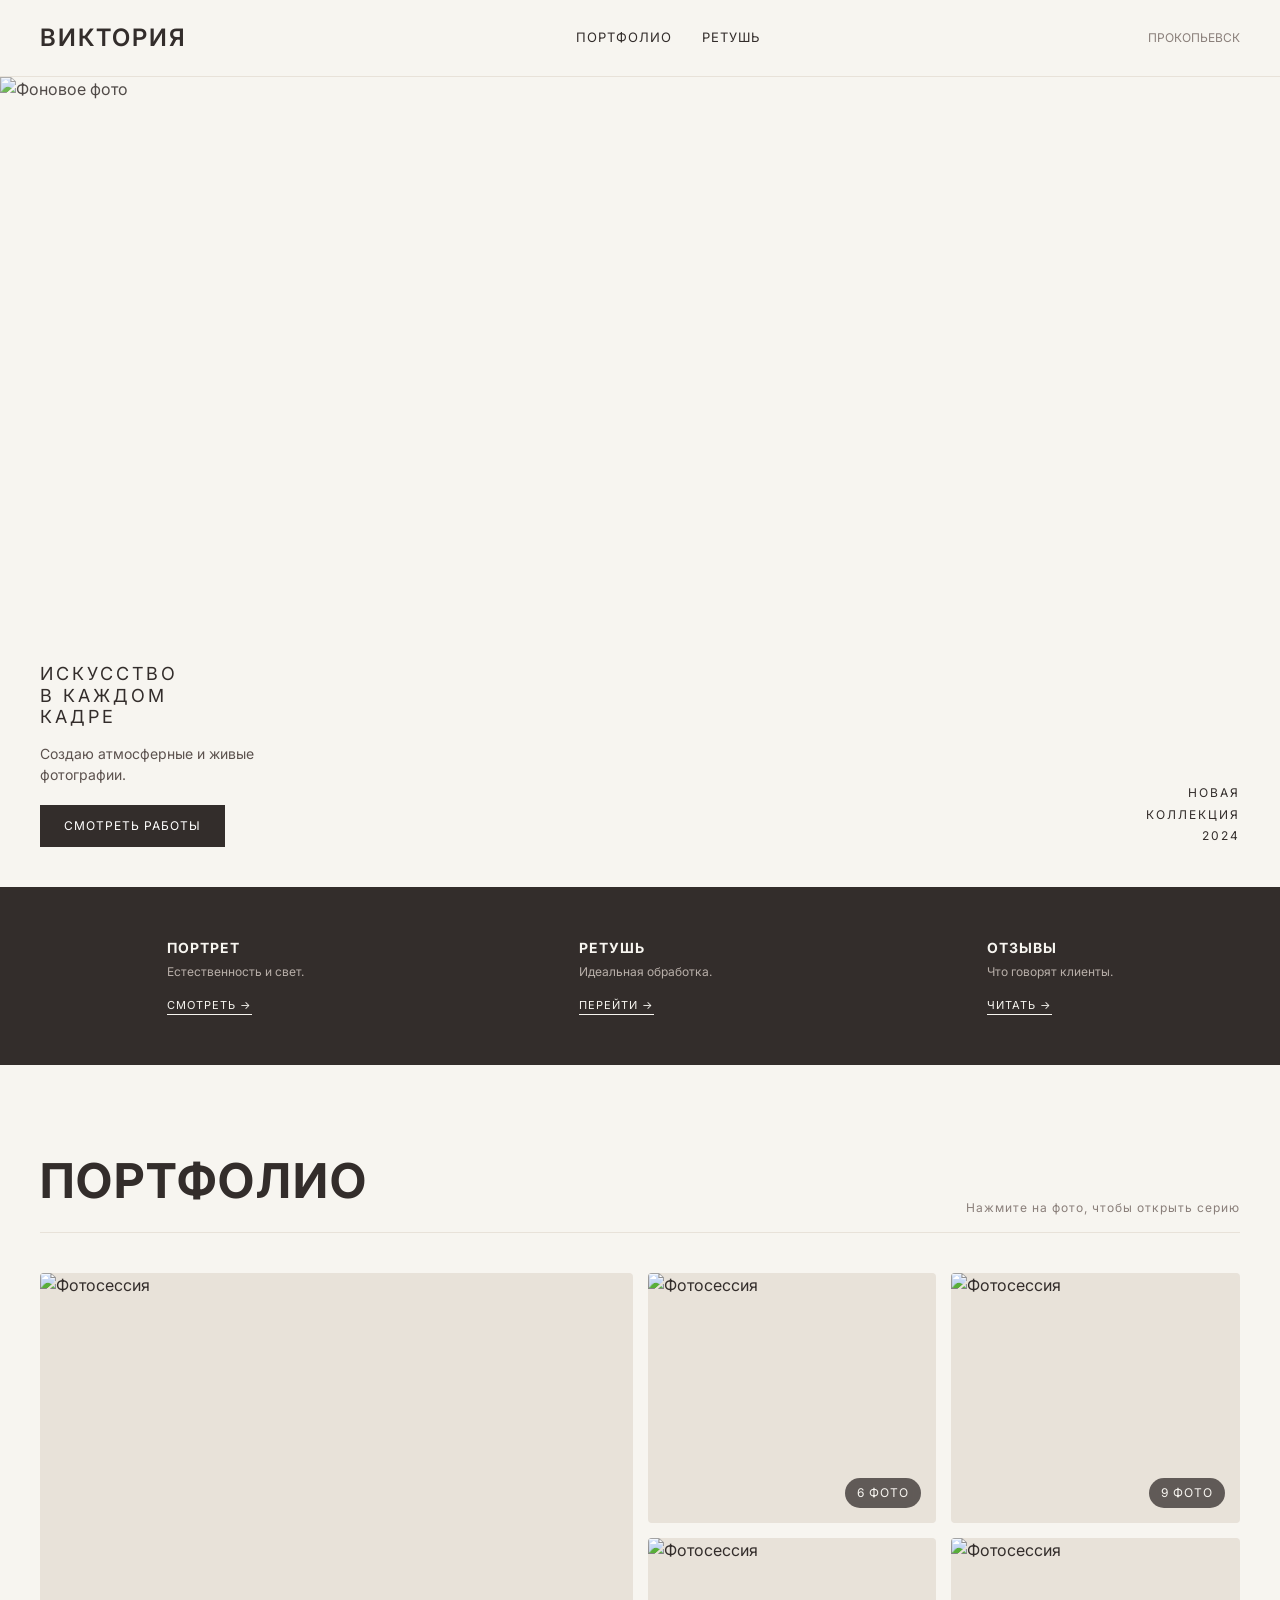
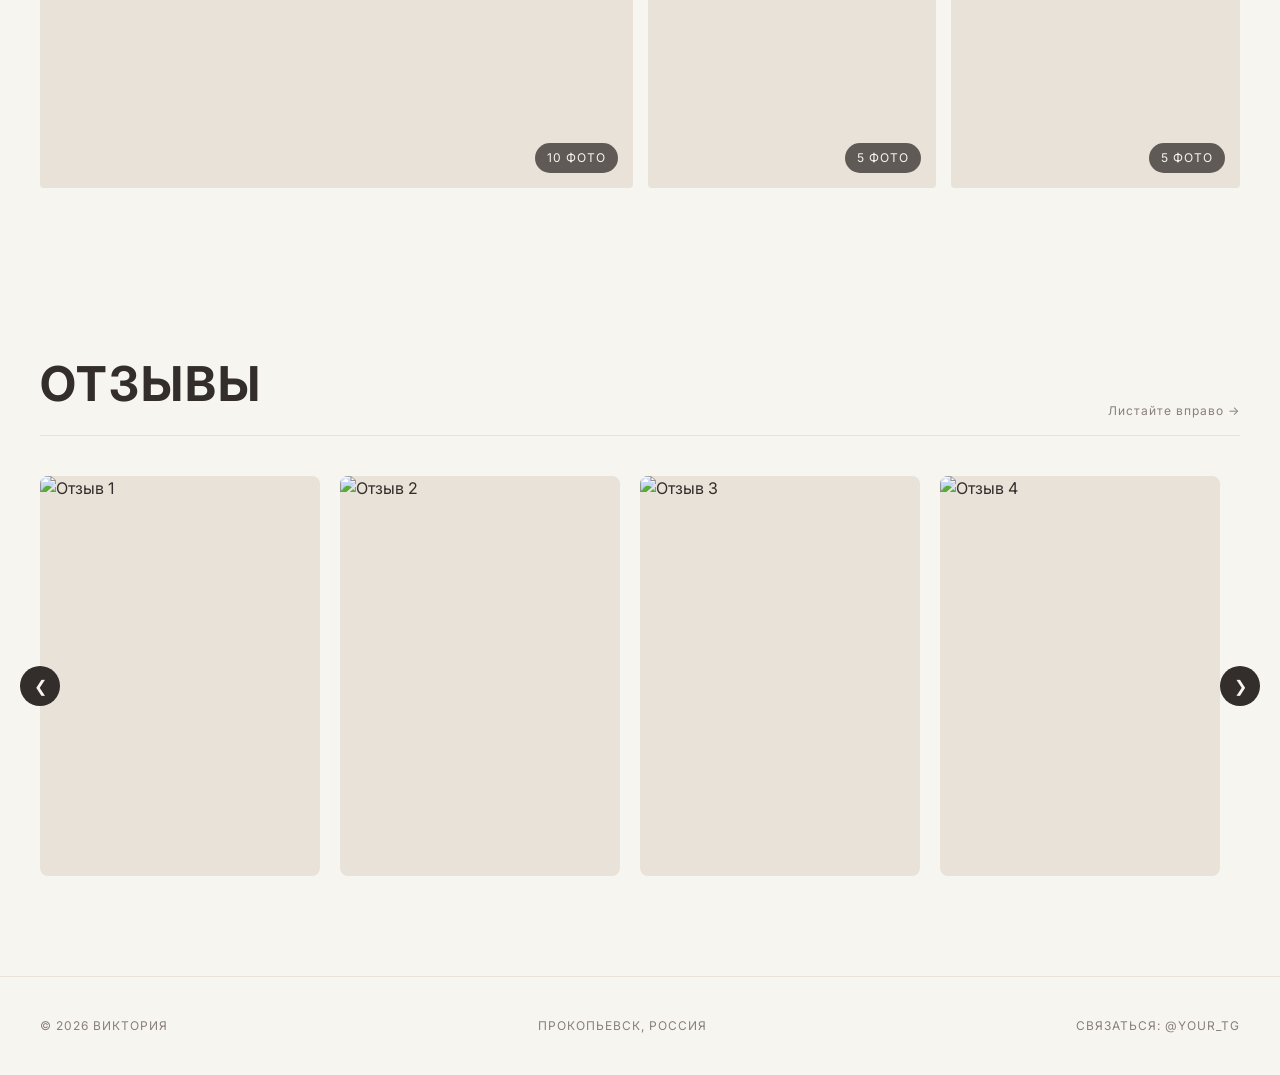
==== index.html @ 0a7a68d1 "Add files via upload" ====
<!DOCTYPE html>
<html lang="ru">
<head>
  <meta charset="UTF-8">
  <meta name="viewport" content="width=device-width, initial-scale=1.0">
  <title>Виктория — Фотограф | Прокопьевск</title>
  <link rel="stylesheet" href="style.css">
</head>
<body>

  <!-- ШАПКА -->
  <header>
    <div class="logo">Виктория</div>
    <nav>
      <a href="index.html">Портфолио</a>
      <a href="retouch.html">Ретушь</a>
    </nav>
    <div class="location">Прокопьевск</div>
  </header>

  <!-- ГЛАВНЫЙ ЭКРАН -->
  <section class="hero">
    <img src="images/portfolio/JSljdZyAqvsAqzvys6tWuuWDr3ul_skJVT0HV_SLlSZ7f2JgORFNRATvqU2dbzL4Jx3k9AODsPqstj3HthgcZgQJ.jpg" alt="Фоновое фото" class="hero-bg-image">

    <div class="hero-title"></div>

    <div class="hero-text-left">
      <h1>Искусство<br>в каждом<br>кадре</h1>
      <p>Создаю атмосферные и живые фотографии.</p>
      <a href="#gallery" class="btn">Смотреть работы</a>
    </div>

    <div class="hero-text-right">
      <p>Новая<br>коллекция<br>2024</p>
    </div>
  </section>

  <!-- БЛОК УСЛУГ -->
  <section class="services">
    <div class="service-card">
      <div class="service-text">
        <h3>Портрет</h3>
        <p>Естественность и свет.</p>
        <a href="#gallery" class="service-link">Смотреть →</a>
      </div>
    </div>
    <div class="service-card">
      <div class="service-text">
        <h3>Ретушь</h3>
        <p>Идеальная обработка.</p>
        <a href="retouch.html" class="service-link">Перейти →</a>
      </div>
    </div>
    <div class="service-card">
      <div class="service-text">
        <h3>Отзывы</h3>
        <p>Что говорят клиенты.</p>
        <a href="#reviews" class="service-link">Читать →</a>
      </div>
    </div>
  </section>

  <!-- ПОРТФОЛИО -->
  <section class="gallery-section" id="gallery">
    <div class="section-title">
      <h2>Портфолио</h2>
      <span>Нажмите на фото, чтобы открыть серию</span>
    </div>

    <!-- Сетка будет собираться автоматически из script.js -->
    <div class="gallery-grid" id="galleryGrid"></div>
  </section>

  <!-- ЛЕНТА ОТЗЫВОВ -->
  <section class="reviews-section" id="reviews">
    <div class="section-title">
      <h2>Отзывы</h2>
      <span>Листайте вправо →</span>
    </div>

    <div class="reviews-scroll-container">
      <button class="scroll-btn scroll-left" onclick="scrollReviews(-1)">❮</button>

      <div class="reviews-track" id="reviewsTrack">
        <div class="review-item" onclick="openLightboxForReview('images/portfolio/review1.jpg')">
          <img src="images/portfolio/review1.jpg" alt="Отзыв 1">
        </div>
        <div class="review-item" onclick="openLightboxForReview('images/portfolio/review2.jpg')">
          <img src="images/portfolio/review2.jpg" alt="Отзыв 2">
        </div>
        <div class="review-item" onclick="openLightboxForReview('images/portfolio/review3.jpg')">
          <img src="images/portfolio/review3.jpg" alt="Отзыв 3">
        </div>
        <div class="review-item" onclick="openLightboxForReview('images/portfolio/review4.jpg')">
          <img src="images/portfolio/review4.jpg" alt="Отзыв 4">
        </div>
      </div>

      <button class="scroll-btn scroll-right" onclick="scrollReviews(1)">❯</button>
    </div>
  </section>

  <!-- ПОДВАЛ -->
  <footer>
    <div>© 2026 Виктория</div>
    <div>Прокопьевск, Россия</div>
    <div>Связаться: @your_tg</div>
  </footer>

  <!-- ЛАЙТБОКС -->
  <div class="lightbox" id="lightbox">
    <button class="lightbox-close" onclick="closeLightbox()">×</button>
    <div class="lightbox-counter" id="lightbox-counter"></div>
    <button class="lightbox-prev" onclick="changeImage(-1)">❮</button>
    <img src="" alt="Просмотр" class="lightbox-img" id="lightbox-img">
    <button class="lightbox-next" onclick="changeImage(1)">❯</button>
  </div>

  <script src="script.js"></script>
  
</body>
</html>
---- style.css ----
/* --- БАЗОВЫЕ НАСТРОЙКИ --- */
@import url('https://fonts.googleapis.com/css2?family=Inter:wght@300;400;600&family=Playfair+Display:ital,wght@1,400&display=swap');

* {
  margin: 0;
  padding: 0;
  box-sizing: border-box;
}

body {
  font-family: 'Inter', sans-serif;
  background-color: #f7f5f0; /* Теплый кремовый фон */
  color: #332d2b; /* Темно-коричневый текст */
  line-height: 1.5;
}

a { text-decoration: none; color: inherit; }

/* --- ШАПКА --- */
header {
  display: flex;
  justify-content: space-between;
  align-items: center;
  padding: 20px 40px;
  background-color: #f7f5f0;
  position: sticky;
  top: 0;
  z-index: 100;
  border-bottom: 1px solid #e8e2d9;
}

.logo { font-size: 24px; font-weight: 600; letter-spacing: 2px; text-transform: uppercase; }
nav { display: flex; gap: 30px; }
nav a { font-size: 13px; text-transform: uppercase; letter-spacing: 1px; transition: opacity 0.3s; }
nav a:hover { opacity: 0.6; }
.location { font-size: 12px; color: #8a7f7a; text-transform: uppercase; }

/* --- ГЛАВНЫЙ ЭКРАН --- */
.hero {
  position: relative;
  height: 90vh;
  display: flex;
  align-items: center;
  justify-content: center;
  overflow: hidden;
}

.hero-bg-image {
  position: absolute;
  top: 0; left: 0;
  width: 100%; height: 100%;
  object-fit: cover;
  object-position: center;
  z-index: 1;
  opacity: 0.85;
}

.hero-title {
  position: relative;
  z-index: 2;
  font-size: 18vw;
  font-weight: 600;
  letter-spacing: -0.02em;
  text-transform: uppercase;
  color: #332d2b;
  line-height: 1;
  white-space: nowrap;
}

.hero-text-left {
  position: absolute;
  bottom: 40px;
  left: 40px;
  z-index: 3;
  max-width: 300px;
}
.hero-text-left h1 {
  font-size: 18px; font-weight: 400;
  line-height: 1.2; letter-spacing: 3px;
  text-transform: uppercase; margin-bottom: 15px;
  color: #332d2b;
}
.hero-text-left p {
  font-size: 14px; color: #5c524e;
  margin-bottom: 20px;
}

.hero-text-right {
  position: absolute;
  bottom: 40px;
  right: 40px;
  z-index: 3;
  text-align: right;
  font-size: 12px; letter-spacing: 2px;
  text-transform: uppercase; line-height: 1.8;
  color: #332d2b;
}

.btn {
  display: inline-block; 
  background-color: #332d2b;
  color: #fff;
  padding: 12px 24px; font-size: 12px; text-transform: uppercase;
  letter-spacing: 1px; transition: background 0.3s;
}
.btn:hover { background-color: #5c524e; }

/* --- БЛОК УСЛУГ --- */
.services { 
  background-color: #332d2b;
  color: #f7f5f0; 
  display: flex; justify-content: space-around; 
  padding: 50px 40px; flex-wrap: wrap; gap: 20px; 
}
.service-card { display: flex; align-items: center; gap: 15px; max-width: 300px; }
.service-card img { width: 80px; height: 100px; object-fit: cover; border-radius: 4px; }
.service-text h3 { font-size: 14px; text-transform: uppercase; letter-spacing: 1px; margin-bottom: 5px; }
.service-text p { font-size: 12px; color: #b8afa9; margin-bottom: 10px; }
.service-link { font-size: 11px; text-transform: uppercase; letter-spacing: 1px; border-bottom: 1px solid #f7f5f0; padding-bottom: 2px; }

/* --- ПОРТФОЛИО --- */
.gallery-section { padding: 80px 40px; max-width: 1400px; margin: 0 auto; }
.section-title {
  font-size: 32px; font-weight: 400; text-transform: uppercase;
  letter-spacing: 2px; margin-bottom: 40px;
  display: flex; justify-content: space-between; align-items: flex-end;
  border-bottom: 1px solid #e8e2d9; padding-bottom: 15px;
}
.section-title span { font-size: 12px; color: #8a7f7a; text-transform: none; letter-spacing: 1px; }

.gallery-grid {
  display: grid;
  grid-template-columns: repeat(4, 1fr);
  gap: 15px;
  grid-auto-rows: 250px;
}

.gallery-item {
  position: relative;
  overflow: hidden;
  background-color: #e8e2d9;
  cursor: pointer;
  border-radius: 4px;
}

.gallery-item:nth-child(1) {
  grid-column: span 2;
  grid-row: span 2;
}

.gallery-item img {
  width: 100%; height: 100%;
  object-fit: cover;
  transition: transform 0.5s ease;
}

.gallery-item:hover img {
  transform: scale(1.05);
}

/* --- СТРАНИЦА РЕТУШИ --- */
.retouch-intro { padding: 80px 40px 40px; max-width: 1400px; margin: 0 auto; }
.retouch-intro h1 { font-size: 48px; font-weight: 400; letter-spacing: -1px; margin-bottom: 20px; text-transform: uppercase; }
.retouch-intro p { max-width: 600px; color: #5c524e; font-size: 16px; }

/* Сетка для карточек ретуши (3 в ряд) */
.retouch-grid {
  display: grid;
  grid-template-columns: repeat(3, 1fr); 
  gap: 30px; 
}

.retouch-card {
  background: #fff;
  padding: 10px;
  border-radius: 8px;
  box-shadow: 0 4px 15px rgba(0,0,0,0.04);
}

.before-after { 
  display: grid; 
  grid-template-columns: 1fr 1fr; 
  gap: 2px; 
  background: #332d2b; 
  border-radius: 4px; 
  overflow: hidden; 
}

.ba-item { 
  position: relative; 
  background-color: #e8e2d9; /* Красивый фон, если фото горизонтальное */
  /* Делаем высоту чуть больше, чтобы фото помещалось */
  height: 350px; 
  display: flex;
  align-items: center;
  justify-content: center;
}

.ba-item img { 
  width: 100%; 
  height: 100%; 
  /* ВОТ ГЛАВНОЕ ИЗМЕНЕНИЕ: contain вместо cover */
  object-fit: contain; 
  display: block;
}

.ba-label { 
  position: absolute; 
  top: 10px; 
  left: 10px; 
  background: rgba(51,45,43,0.8); 
  color: #fff; 
  padding: 4px 8px; 
  font-size: 10px; 
  text-transform: uppercase; 
  letter-spacing: 1px;
  border-radius: 2px;
  z-index: 2;
}

/* --- ЛЕНТА ОТЗЫВОВ --- */
.reviews-section {
  padding: 80px 40px;
  max-width: 1400px;
  margin: 0 auto;
}

.reviews-scroll-container {
  position: relative;
  display: flex;
  align-items: center;
}

.reviews-track {
  display: flex;
  gap: 20px;
  overflow-x: auto;
  scroll-snap-type: x mandatory;
  padding-bottom: 20px;
  scrollbar-width: none;
}

.reviews-track::-webkit-scrollbar {
  display: none;
}

.review-item {
  flex: 0 0 auto;
  width: 280px;
  height: 400px;
  scroll-snap-align: start;
  cursor: pointer;
  background: #e8e2d9;
  border-radius: 8px;
  overflow: hidden;
  transition: transform 0.3s;
}

.review-item:hover {
  transform: translateY(-5px);
}

.review-item img {
  width: 100%;
  height: 100%;
  object-fit: cover;
  object-position: top;
}

.scroll-btn {
  background: #332d2b;
  color: #f7f5f0;
  border: none;
  width: 40px;
  height: 40px;
  border-radius: 50%;
  font-size: 16px;
  cursor: pointer;
  position: absolute;
  z-index: 10;
  display: flex;
  justify-content: center;
  align-items: center;
  transition: background 0.3s;
}

.scroll-btn:hover { background: #5c524e; }
.scroll-left { left: -20px; }
.scroll-right { right: -20px; }

/* --- ЛАЙТБОКС --- */
.lightbox {
  display: none;
  position: fixed;
  top: 0; left: 0; width: 100%; height: 100%;
  background-color: rgba(51, 45, 43, 0.95);
  z-index: 1000;
  justify-content: center;
  align-items: center;
  flex-direction: column;
}

.lightbox.active { display: flex; }

.lightbox-img {
  max-width: 90%;
  max-height: 85vh;
  object-fit: contain;
  animation: fadeIn 0.3s ease;
  border-radius: 4px;
}

@keyframes fadeIn {
  from { opacity: 0; transform: scale(0.95); }
  to { opacity: 1; transform: scale(1); }
}

.lightbox-close {
  position: absolute;
  top: 20px; right: 40px;
  color: #f7f5f0; font-size: 40px;
  cursor: pointer; background: none; border: none;
  transition: color 0.3s;
}
.lightbox-close:hover { color: #b8afa9; }

.lightbox-prev, .lightbox-next {
  position: absolute;
  top: 50%; transform: translateY(-50%);
  color: #f7f5f0; font-size: 40px;
  cursor: pointer; background: none; border: none;
  padding: 20px;
}
.lightbox-prev { left: 20px; }
.lightbox-next { right: 20px; }
.lightbox-prev:hover, .lightbox-next:hover { color: #b8afa9; }

/* --- ПОДВАЛ --- */
footer {
  padding: 40px; display: flex; justify-content: space-between;
  align-items: center; border-top: 1px solid #e8e2d9;
  font-size: 12px; color: #8a7f7a; text-transform: uppercase; letter-spacing: 1px;
}

/* --- СЧЕТЧИК ФОТО НА ОБЛОЖКЕ --- */
.gallery-count {
  position: absolute;
  bottom: 15px;
  right: 15px;
  background: rgba(51, 45, 43, 0.75); /* Темный полупрозрачный фон */
  color: #f7f5f0; /* Кремовый текст */
  padding: 6px 12px;
  font-size: 12px;
  border-radius: 20px; /* Закругленные края */
  pointer-events: none; /* Чтобы не мешал клику по фото */
  letter-spacing: 1px;
  text-transform: uppercase;
  backdrop-filter: blur(4px); /* Легкое размытие фона под текстом */
}

/* --- АДАПТИВ --- */
@media (max-width: 1200px) {
  .retouch-grid { grid-template-columns: repeat(2, 1fr); } /* На ноутбуках 2 колонки */
}

@media (max-width: 1024px) {
  .gallery-grid { grid-template-columns: repeat(2, 1fr); }
  .gallery-item:nth-child(1) { grid-column: span 2; grid-row: span 1; }
  .ba-item { height: 300px; }
}

@media (max-width: 768px) {
  header { padding: 20px; flex-direction: column; gap: 15px; }
  
  .hero { height: 80vh; align-items: flex-end; padding-bottom: 100px; }
  .hero-title { font-size: 22vw; position: absolute; top: 20%; }
  .hero-text-left { bottom: 20px; left: 20px; right: 20px; max-width: 100%; text-align: center; }
  .hero-text-right { display: none; }
  
  .services { flex-direction: column; align-items: center; }
  .section-title { flex-direction: column; align-items: flex-start; gap: 10px; }
  
  .retouch-grid { grid-template-columns: 1fr; } /* На телефонах 1 колонка */
  .ba-item { height: 250px; }
  
  footer { flex-direction: column; gap: 10px; text-align: center; }
  .gallery-grid { grid-auto-rows: 200px; }
  .reviews-section { padding: 40px 20px; }
  .scroll-btn { display: none; }
  .review-item { width: 240px; height: 340px; }
}
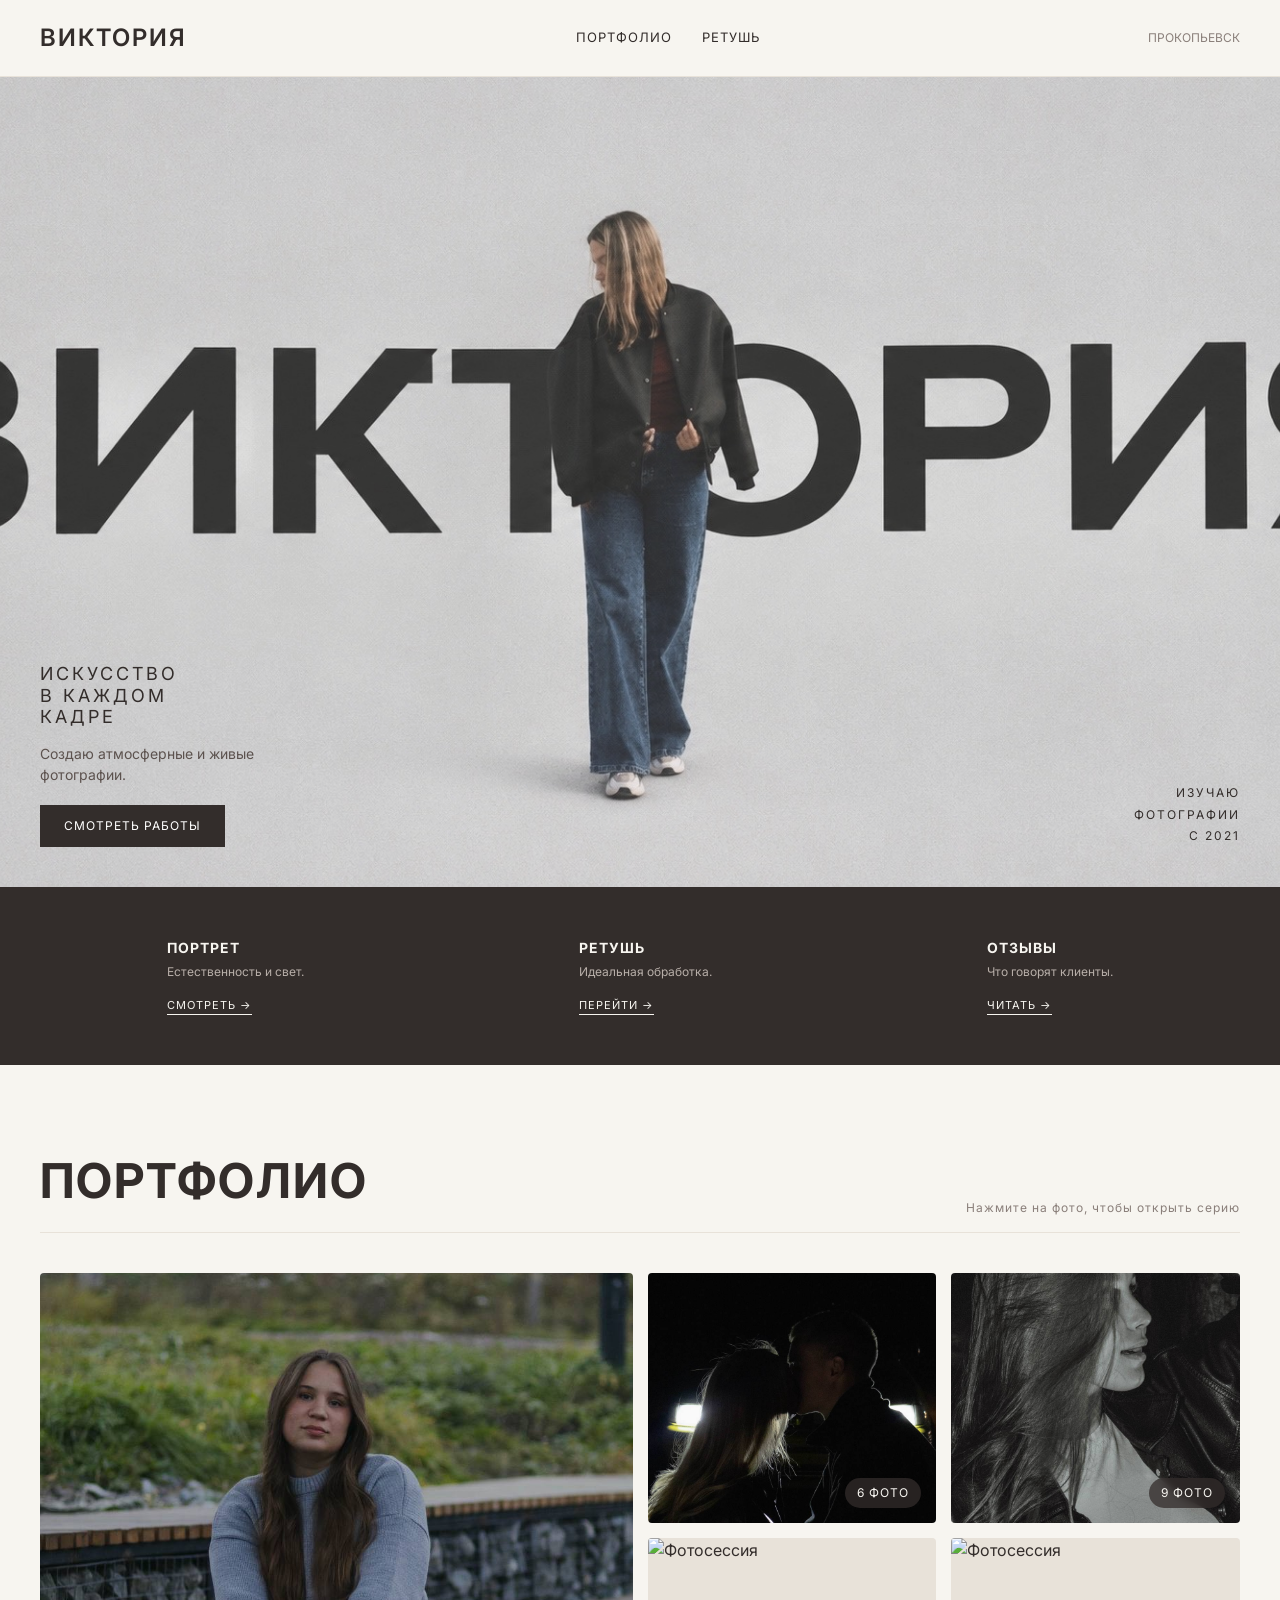
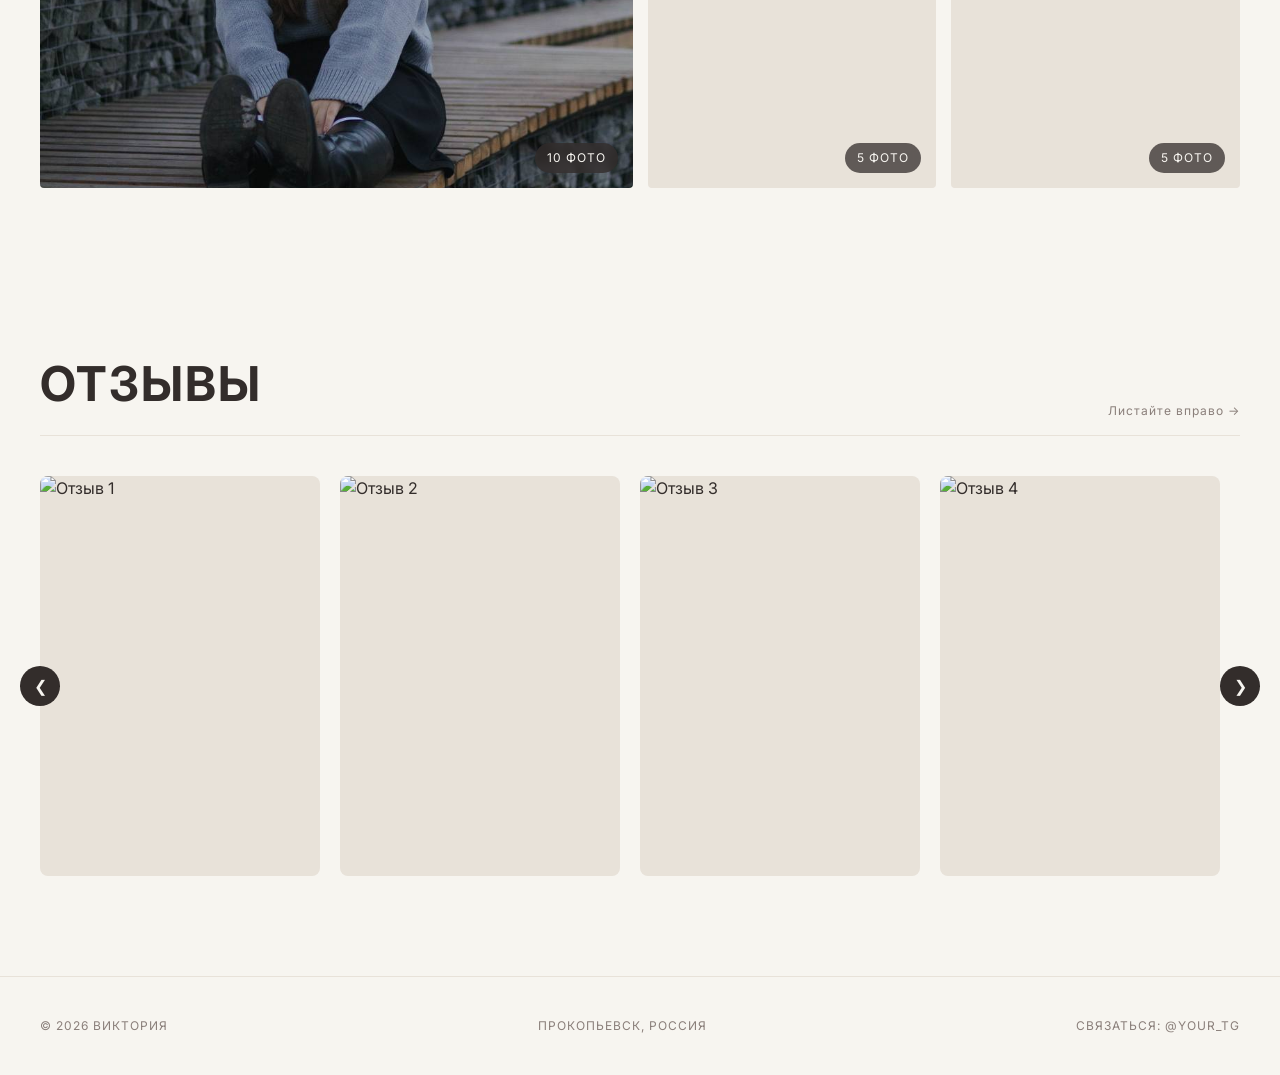
==== commit 70dc66f8: "Update index.html" ====
--- a/index.html
+++ b/index.html
@@ -31,7 +31,7 @@
     </div>
 
     <div class="hero-text-right">
-      <p>Новая<br>коллекция<br>2024</p>
+      <p>Изучаю<br>фотографии<br>с 2021</p>
     </div>
   </section>
 
@@ -119,4 +119,4 @@
   <script src="script.js"></script>
   
 </body>
-</html>+</html>
